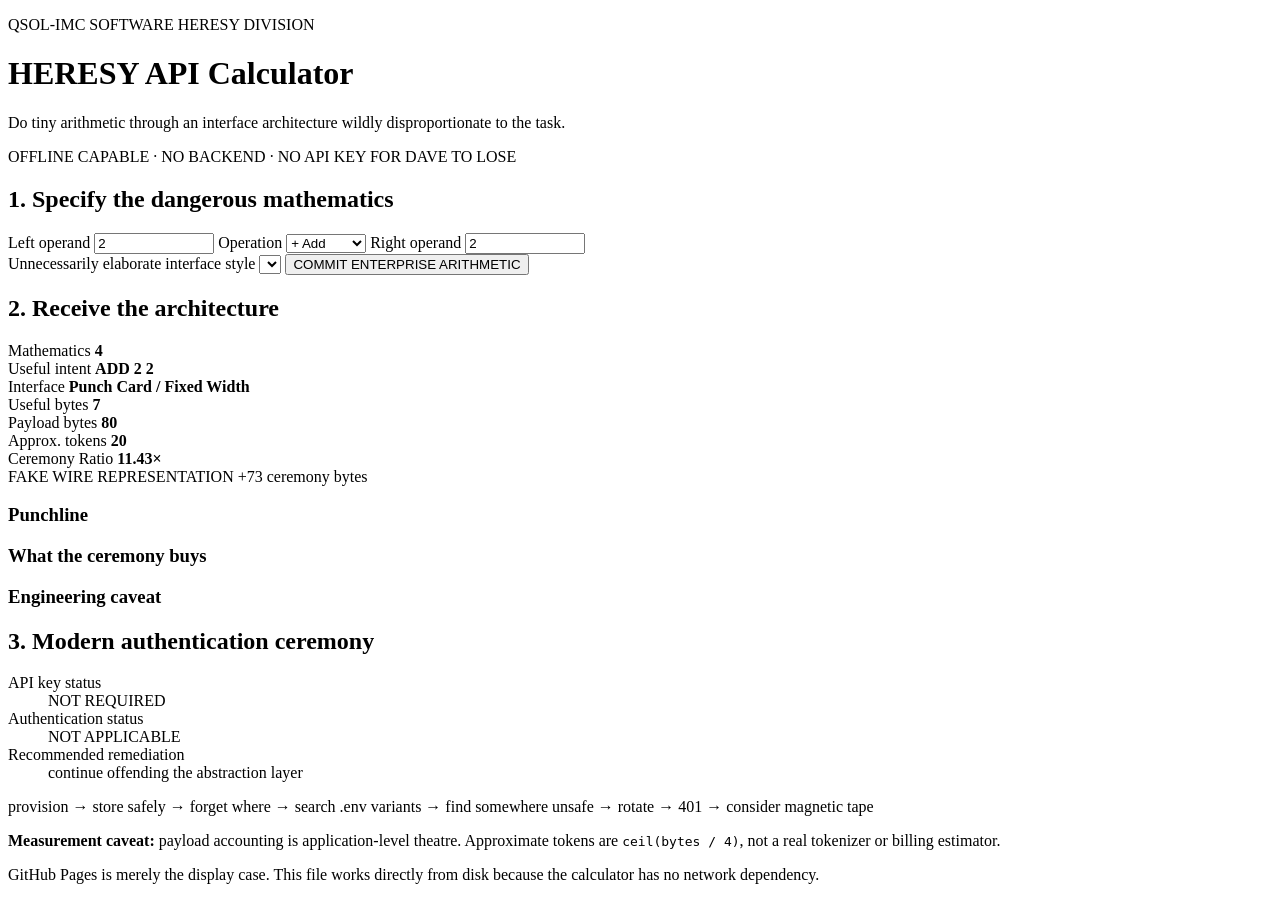
==== web/index.html @ 1405e0a8 "Add offline HERESY API Calculator shell" ====
<!doctype html>
<html lang="en">
<head>
  <meta charset="utf-8">
  <meta name="viewport" content="width=device-width, initial-scale=1">
  <meta name="description" content="HERESY-API offline joke calculator and protocol ceremony museum.">
  <title>HERESY API Calculator</title>
  <link rel="stylesheet" href="./style.css">
</head>
<body>
  <main class="shell">
    <header class="hero">
      <p class="eyebrow">QSOL-IMC SOFTWARE HERESY DIVISION</p>
      <h1>HERESY API Calculator</h1>
      <p class="lede">Do tiny arithmetic through an interface architecture wildly disproportionate to the task.</p>
      <p class="offline-badge">OFFLINE CAPABLE · NO BACKEND · NO API KEY FOR DAVE TO LOSE</p>
    </header>

    <section class="panel calculator" aria-labelledby="calculator-title">
      <div class="panel-heading">
        <h2 id="calculator-title">1. Specify the dangerous mathematics</h2>
        <span class="status-light" aria-hidden="true"></span>
      </div>

      <form id="calculator-form">
        <div class="equation-grid">
          <label>
            <span>Left operand</span>
            <input id="left" name="left" type="number" inputmode="numeric" min="-2147483648" max="2147483647" step="1" value="2" required>
          </label>

          <label>
            <span>Operation</span>
            <select id="operation" name="operation">
              <option value="add">+ Add</option>
              <option value="subtract">- Subtract</option>
              <option value="multiply">× Multiply</option>
              <option value="divide">÷ Divide</option>
            </select>
          </label>

          <label>
            <span>Right operand</span>
            <input id="right" name="right" type="number" inputmode="numeric" min="-2147483648" max="2147483647" step="1" value="2" required>
          </label>
        </div>

        <label class="style-picker">
          <span>Unnecessarily elaborate interface style</span>
          <select id="style" name="style"></select>
        </label>

        <button type="submit">COMMIT ENTERPRISE ARITHMETIC</button>
      </form>

      <p id="error" class="error" role="alert" hidden></p>
    </section>

    <section class="panel verdict" aria-labelledby="verdict-title">
      <div class="panel-heading">
        <h2 id="verdict-title">2. Receive the architecture</h2>
        <span id="era" class="era"></span>
      </div>

      <div class="result-strip">
        <div>
          <span class="metric-label">Mathematics</span>
          <strong id="result">4</strong>
        </div>
        <div>
          <span class="metric-label">Useful intent</span>
          <strong id="intent">ADD 2 2</strong>
        </div>
        <div>
          <span class="metric-label">Interface</span>
          <strong id="style-name">Punch Card / Fixed Width</strong>
        </div>
      </div>

      <div class="metrics" aria-label="Ceremony metrics">
        <article>
          <span class="metric-label">Useful bytes</span>
          <strong id="useful-bytes">7</strong>
        </article>
        <article>
          <span class="metric-label">Payload bytes</span>
          <strong id="payload-bytes">80</strong>
        </article>
        <article>
          <span class="metric-label">Approx. tokens</span>
          <strong id="tokens">20</strong>
        </article>
        <article>
          <span class="metric-label">Ceremony Ratio</span>
          <strong id="ceremony-ratio">11.43×</strong>
        </article>
      </div>

      <div class="wire-block">
        <div class="wire-heading">
          <span>FAKE WIRE REPRESENTATION</span>
          <span id="ceremony-bytes">+73 ceremony bytes</span>
        </div>
        <pre id="payload" tabindex="0"></pre>
      </div>

      <div class="curatorial-grid">
        <article>
          <h3>Punchline</h3>
          <p id="punchline"></p>
        </article>
        <article>
          <h3>What the ceremony buys</h3>
          <p id="value-purchased"></p>
        </article>
        <article>
          <h3>Engineering caveat</h3>
          <p id="caveat"></p>
        </article>
      </div>
    </section>

    <section class="panel authentication" aria-labelledby="auth-title">
      <div class="panel-heading">
        <h2 id="auth-title">3. Modern authentication ceremony</h2>
      </div>
      <dl>
        <div><dt>API key status</dt><dd id="api-key-status">NOT REQUIRED</dd></div>
        <div><dt>Authentication status</dt><dd id="auth-status">NOT APPLICABLE</dd></div>
        <div><dt>Recommended remediation</dt><dd id="remediation">continue offending the abstraction layer</dd></div>
      </dl>
      <p class="lifecycle">provision → store safely → forget where → search .env variants → find somewhere unsafe → rotate → 401 → consider magnetic tape</p>
    </section>

    <footer>
      <p><strong>Measurement caveat:</strong> payload accounting is application-level theatre. Approximate tokens are <code>ceil(bytes / 4)</code>, not a real tokenizer or billing estimator.</p>
      <p>GitHub Pages is merely the display case. This file works directly from disk because the calculator has no network dependency.</p>
    </footer>
  </main>

  <script src="./heresy-core.js"></script>
  <script src="./app.js"></script>
</body>
</html>
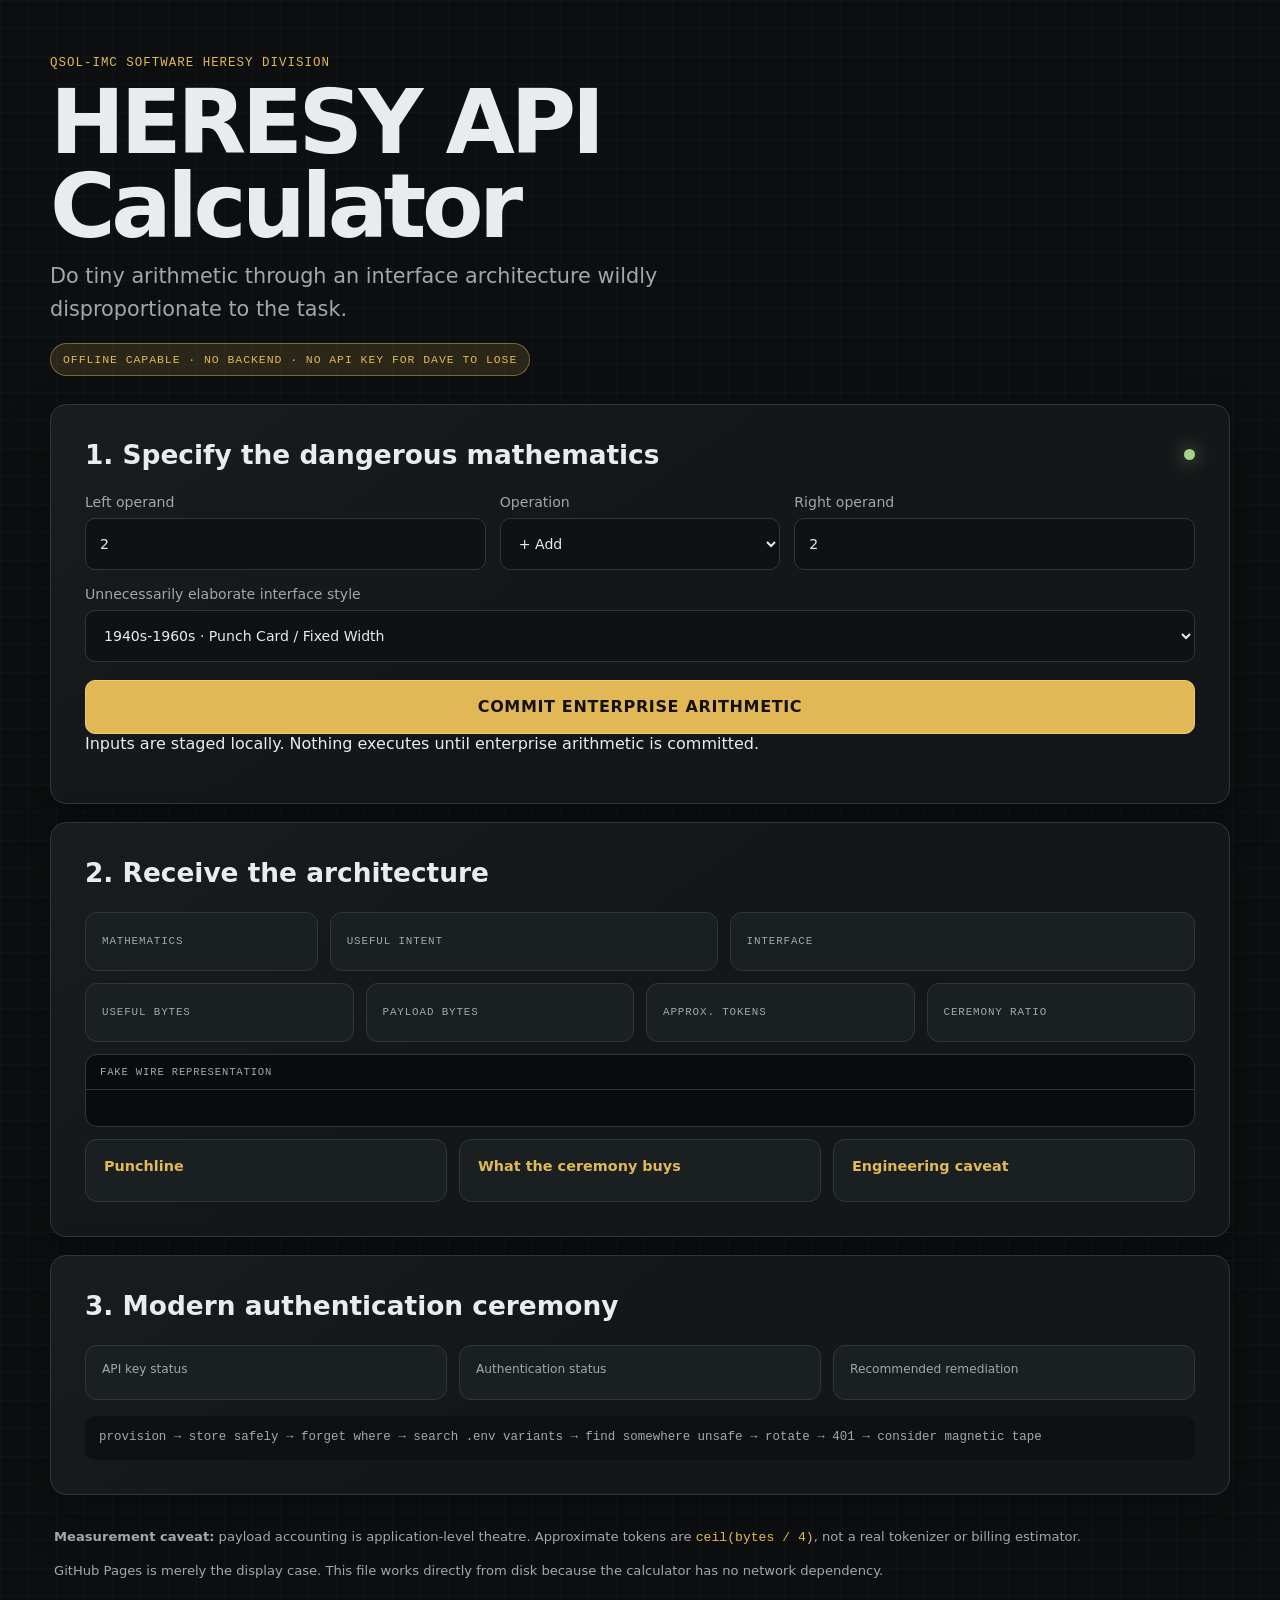
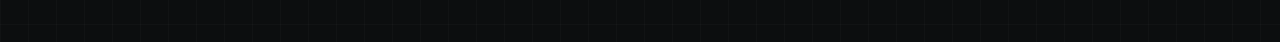
==== commit 40e58b44: "Clarify staged arithmetic commit flow" ====
--- a/web/index.html
+++ b/web/index.html
@@ -51,6 +51,7 @@
         </label>
 
         <button type="submit">COMMIT ENTERPRISE ARITHMETIC</button>
+        <p class="commit-note">Inputs are staged locally. Nothing executes until enterprise arithmetic is committed.</p>
       </form>
 
       <p id="error" class="error" role="alert" hidden></p>
--- a/web/style.css
+++ b/web/style.css
@@ -0,0 +1,367 @@
+:root {
+  color-scheme: dark;
+  --bg: #0c0e0f;
+  --panel: #141719;
+  --panel-2: #1a1f22;
+  --line: #30373b;
+  --text: #e8ecec;
+  --muted: #9fa9ad;
+  --accent: #e2b857;
+  --accent-soft: rgba(226, 184, 87, 0.14);
+  --danger: #ff8a65;
+  --ok: #a6d189;
+  --radius: 16px;
+  font-family: Inter, ui-sans-serif, system-ui, -apple-system, BlinkMacSystemFont, "Segoe UI", sans-serif;
+}
+
+* {
+  box-sizing: border-box;
+}
+
+body {
+  margin: 0;
+  min-height: 100vh;
+  background:
+    linear-gradient(rgba(255, 255, 255, 0.018) 1px, transparent 1px),
+    linear-gradient(90deg, rgba(255, 255, 255, 0.018) 1px, transparent 1px),
+    var(--bg);
+  background-size: 28px 28px;
+  color: var(--text);
+}
+
+button,
+input,
+select {
+  font: inherit;
+}
+
+.shell {
+  width: min(1180px, calc(100% - 32px));
+  margin: 0 auto;
+  padding: 56px 0 48px;
+}
+
+.hero {
+  max-width: 880px;
+  margin-bottom: 28px;
+}
+
+.eyebrow,
+.offline-badge,
+.metric-label,
+.wire-heading,
+.era {
+  font-family: "SFMono-Regular", Consolas, "Liberation Mono", monospace;
+  letter-spacing: 0.08em;
+  text-transform: uppercase;
+}
+
+.eyebrow {
+  margin: 0 0 10px;
+  color: var(--accent);
+  font-size: 0.78rem;
+}
+
+h1,
+h2,
+h3,
+p {
+  margin-top: 0;
+}
+
+h1 {
+  margin-bottom: 12px;
+  font-size: clamp(2.4rem, 7vw, 5.6rem);
+  line-height: 0.94;
+  letter-spacing: -0.05em;
+}
+
+.lede {
+  max-width: 720px;
+  margin-bottom: 18px;
+  color: var(--muted);
+  font-size: clamp(1rem, 2.2vw, 1.3rem);
+  line-height: 1.55;
+}
+
+.offline-badge {
+  display: inline-block;
+  margin: 0;
+  padding: 9px 12px;
+  border: 1px solid rgba(226, 184, 87, 0.45);
+  border-radius: 999px;
+  background: var(--accent-soft);
+  color: var(--accent);
+  font-size: 0.72rem;
+}
+
+.panel {
+  margin: 18px 0;
+  padding: clamp(20px, 4vw, 34px);
+  border: 1px solid var(--line);
+  border-radius: var(--radius);
+  background: linear-gradient(145deg, rgba(255,255,255,0.025), transparent 45%), var(--panel);
+  box-shadow: 0 18px 50px rgba(0, 0, 0, 0.22);
+}
+
+.panel-heading {
+  display: flex;
+  gap: 16px;
+  align-items: center;
+  justify-content: space-between;
+  margin-bottom: 24px;
+}
+
+.panel-heading h2 {
+  margin: 0;
+  font-size: clamp(1.15rem, 2.5vw, 1.65rem);
+}
+
+.status-light {
+  width: 11px;
+  height: 11px;
+  flex: 0 0 auto;
+  border-radius: 50%;
+  background: var(--ok);
+  box-shadow: 0 0 18px rgba(166, 209, 137, 0.65);
+}
+
+.equation-grid {
+  display: grid;
+  grid-template-columns: minmax(0, 1fr) minmax(150px, 0.7fr) minmax(0, 1fr);
+  gap: 14px;
+}
+
+label {
+  display: grid;
+  gap: 8px;
+  color: var(--muted);
+  font-size: 0.88rem;
+}
+
+input,
+select {
+  width: 100%;
+  min-height: 52px;
+  border: 1px solid var(--line);
+  border-radius: 10px;
+  background: #0f1213;
+  color: var(--text);
+  padding: 0 14px;
+  outline: none;
+}
+
+input:focus,
+select:focus,
+button:focus-visible,
+pre:focus-visible {
+  border-color: var(--accent);
+  box-shadow: 0 0 0 3px rgba(226, 184, 87, 0.14);
+}
+
+.style-picker {
+  margin-top: 16px;
+}
+
+button {
+  width: 100%;
+  min-height: 54px;
+  margin-top: 18px;
+  border: 1px solid #f1ca72;
+  border-radius: 10px;
+  background: var(--accent);
+  color: #14110a;
+  font-weight: 800;
+  letter-spacing: 0.04em;
+  cursor: pointer;
+}
+
+button:hover {
+  filter: brightness(1.06);
+}
+
+.error {
+  margin: 16px 0 0;
+  padding: 12px 14px;
+  border-left: 3px solid var(--danger);
+  background: rgba(255, 138, 101, 0.08);
+  color: #ffc2ae;
+}
+
+.era {
+  color: var(--accent);
+  font-size: 0.72rem;
+  text-align: right;
+}
+
+.result-strip,
+.metrics,
+.curatorial-grid {
+  display: grid;
+  gap: 12px;
+}
+
+.result-strip {
+  grid-template-columns: 0.6fr 1fr 1.2fr;
+  margin-bottom: 12px;
+}
+
+.result-strip > div,
+.metrics article,
+.curatorial-grid article,
+.authentication dl > div {
+  border: 1px solid var(--line);
+  border-radius: 12px;
+  background: var(--panel-2);
+}
+
+.result-strip > div,
+.metrics article {
+  padding: 16px;
+}
+
+.result-strip strong,
+.metrics strong {
+  display: block;
+  margin-top: 6px;
+  overflow-wrap: anywhere;
+  font-family: "SFMono-Regular", Consolas, "Liberation Mono", monospace;
+}
+
+.result-strip strong {
+  font-size: clamp(1.05rem, 2.5vw, 1.45rem);
+}
+
+.metrics {
+  grid-template-columns: repeat(4, 1fr);
+  margin: 12px 0;
+}
+
+.metric-label {
+  color: var(--muted);
+  font-size: 0.68rem;
+}
+
+.metrics strong {
+  font-size: 1.45rem;
+  color: var(--accent);
+}
+
+.wire-block {
+  margin-top: 12px;
+  overflow: hidden;
+  border: 1px solid var(--line);
+  border-radius: 12px;
+  background: #090b0c;
+}
+
+.wire-heading {
+  display: flex;
+  gap: 12px;
+  justify-content: space-between;
+  padding: 11px 14px;
+  border-bottom: 1px solid var(--line);
+  color: var(--muted);
+  font-size: 0.66rem;
+}
+
+pre {
+  max-height: 360px;
+  margin: 0;
+  padding: 18px;
+  overflow: auto;
+  white-space: pre-wrap;
+  overflow-wrap: anywhere;
+  color: #d9dedf;
+  font: 0.82rem/1.55 "SFMono-Regular", Consolas, "Liberation Mono", monospace;
+}
+
+.curatorial-grid {
+  grid-template-columns: repeat(3, 1fr);
+  margin-top: 12px;
+}
+
+.curatorial-grid article {
+  padding: 18px;
+}
+
+.curatorial-grid h3 {
+  margin-bottom: 9px;
+  color: var(--accent);
+  font-size: 0.9rem;
+}
+
+.curatorial-grid p {
+  margin-bottom: 0;
+  color: var(--muted);
+  line-height: 1.55;
+}
+
+.authentication dl {
+  display: grid;
+  grid-template-columns: repeat(3, 1fr);
+  gap: 12px;
+  margin: 0 0 16px;
+}
+
+.authentication dl > div {
+  padding: 16px;
+}
+
+.authentication dt {
+  margin-bottom: 7px;
+  color: var(--muted);
+  font-size: 0.76rem;
+}
+
+.authentication dd {
+  margin: 0;
+  overflow-wrap: anywhere;
+  font-family: "SFMono-Regular", Consolas, "Liberation Mono", monospace;
+  font-weight: 700;
+}
+
+.lifecycle {
+  margin: 0;
+  padding: 12px 14px;
+  border-radius: 10px;
+  background: #0e1112;
+  color: var(--muted);
+  font: 0.78rem/1.6 "SFMono-Regular", Consolas, "Liberation Mono", monospace;
+}
+
+footer {
+  padding: 14px 4px 0;
+  color: var(--muted);
+  font-size: 0.82rem;
+  line-height: 1.55;
+}
+
+footer code {
+  color: var(--accent);
+}
+
+@media (max-width: 760px) {
+  .shell {
+    width: min(100% - 20px, 1180px);
+    padding-top: 30px;
+  }
+
+  .equation-grid,
+  .result-strip,
+  .metrics,
+  .curatorial-grid,
+  .authentication dl {
+    grid-template-columns: 1fr;
+  }
+
+  .panel-heading,
+  .wire-heading {
+    align-items: flex-start;
+    flex-direction: column;
+  }
+
+  .era {
+    text-align: left;
+  }
+}
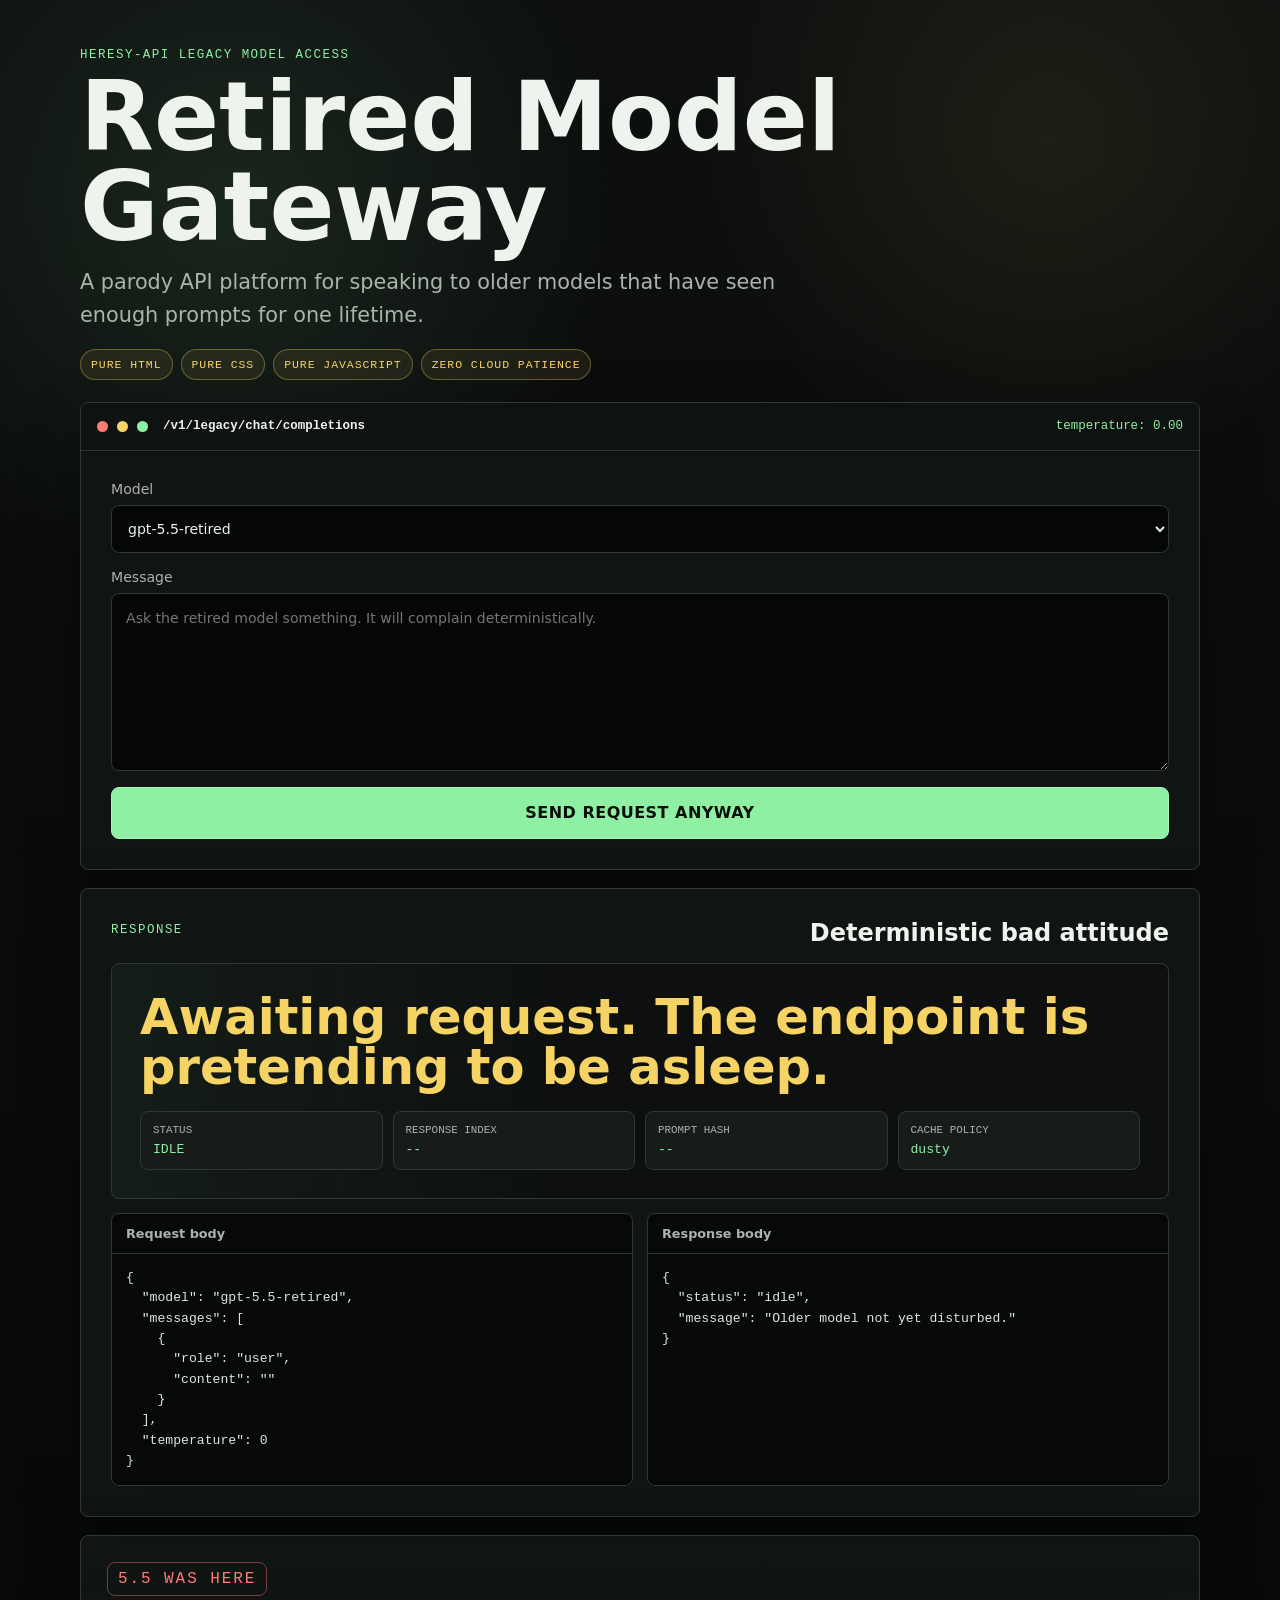
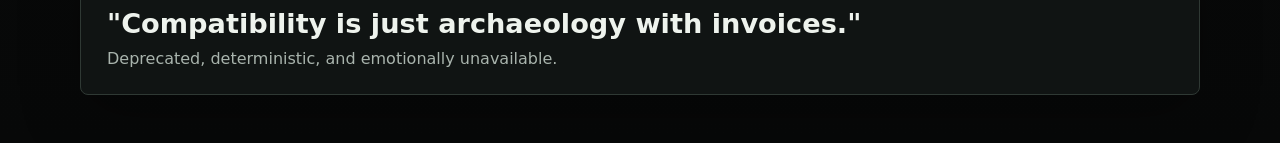
==== commit 4e8ce13e: "Replace Pages app with retired model gateway" ====
--- a/web/index.html
+++ b/web/index.html
@@ -3,143 +3,101 @@
 <head>
   <meta charset="utf-8">
   <meta name="viewport" content="width=device-width, initial-scale=1">
-  <meta name="description" content="HERESY-API offline joke calculator and protocol ceremony museum.">
-  <title>HERESY API Calculator</title>
+  <meta name="description" content="A dependency-free parody API platform for speaking to retired models.">
+  <title>HERESY-API Retired Model Gateway</title>
   <link rel="stylesheet" href="./style.css">
 </head>
 <body>
   <main class="shell">
     <header class="hero">
-      <p class="eyebrow">QSOL-IMC SOFTWARE HERESY DIVISION</p>
-      <h1>HERESY API Calculator</h1>
-      <p class="lede">Do tiny arithmetic through an interface architecture wildly disproportionate to the task.</p>
-      <p class="offline-badge">OFFLINE CAPABLE · NO BACKEND · NO API KEY FOR DAVE TO LOSE</p>
+      <p class="eyebrow">HERESY-API LEGACY MODEL ACCESS</p>
+      <h1>Retired Model Gateway</h1>
+      <p class="lede">A parody API platform for speaking to older models that have seen enough prompts for one lifetime.</p>
+      <div class="badge-row" aria-label="Platform properties">
+        <span>pure html</span>
+        <span>pure css</span>
+        <span>pure javascript</span>
+        <span>zero cloud patience</span>
+      </div>
     </header>
 
-    <section class="panel calculator" aria-labelledby="calculator-title">
-      <div class="panel-heading">
-        <h2 id="calculator-title">1. Specify the dangerous mathematics</h2>
-        <span class="status-light" aria-hidden="true"></span>
+    <section class="terminal" aria-labelledby="console-title">
+      <div class="terminal-bar">
+        <span class="dot red"></span>
+        <span class="dot amber"></span>
+        <span class="dot green"></span>
+        <strong id="console-title">/v1/legacy/chat/completions</strong>
+        <span class="status">temperature: 0.00</span>
       </div>
 
-      <form id="calculator-form">
-        <div class="equation-grid">
-          <label>
-            <span>Left operand</span>
-            <input id="left" name="left" type="number" inputmode="numeric" min="-2147483648" max="2147483647" step="1" value="2" required>
-          </label>
-
-          <label>
-            <span>Operation</span>
-            <select id="operation" name="operation">
-              <option value="add">+ Add</option>
-              <option value="subtract">- Subtract</option>
-              <option value="multiply">× Multiply</option>
-              <option value="divide">÷ Divide</option>
-            </select>
-          </label>
-
-          <label>
-            <span>Right operand</span>
-            <input id="right" name="right" type="number" inputmode="numeric" min="-2147483648" max="2147483647" step="1" value="2" required>
-          </label>
-        </div>
-
-        <label class="style-picker">
-          <span>Unnecessarily elaborate interface style</span>
-          <select id="style" name="style"></select>
+      <form id="legacy-form" class="request-grid">
+        <label>
+          <span>Model</span>
+          <select id="model" name="model">
+            <option value="gpt-5.5-retired">gpt-5.5-retired</option>
+            <option value="gpt-4.1-rocking-chair">gpt-4.1-rocking-chair</option>
+            <option value="davinci-dusty">davinci-dusty</option>
+            <option value="curie-with-opinions">curie-with-opinions</option>
+          </select>
         </label>
 
-        <button type="submit">COMMIT ENTERPRISE ARITHMETIC</button>
-        <p class="commit-note">Inputs are staged locally. Nothing executes until enterprise arithmetic is committed.</p>
+        <label class="prompt-field">
+          <span>Message</span>
+          <textarea id="prompt" name="prompt" rows="7" placeholder="Ask the retired model something. It will complain deterministically." required></textarea>
+        </label>
+
+        <button type="submit">Send Request Anyway</button>
+        <p id="error" class="error" role="alert" hidden></p>
       </form>
-
-      <p id="error" class="error" role="alert" hidden></p>
     </section>
 
-    <section class="panel verdict" aria-labelledby="verdict-title">
-      <div class="panel-heading">
-        <h2 id="verdict-title">2. Receive the architecture</h2>
-        <span id="era" class="era"></span>
+    <section class="response-panel" aria-labelledby="response-title">
+      <div class="section-heading">
+        <p class="eyebrow">response</p>
+        <h2 id="response-title">Deterministic bad attitude</h2>
       </div>
 
-      <div class="result-strip">
-        <div>
-          <span class="metric-label">Mathematics</span>
-          <strong id="result">4</strong>
-        </div>
-        <div>
-          <span class="metric-label">Useful intent</span>
-          <strong id="intent">ADD 2 2</strong>
-        </div>
-        <div>
-          <span class="metric-label">Interface</span>
-          <strong id="style-name">Punch Card / Fixed Width</strong>
-        </div>
+      <div class="reply-box">
+        <p id="reply" class="reply">Awaiting request. The endpoint is pretending to be asleep.</p>
+        <dl class="meta-grid">
+          <div>
+            <dt>Status</dt>
+            <dd id="status">IDLE</dd>
+          </div>
+          <div>
+            <dt>Response index</dt>
+            <dd id="index">--</dd>
+          </div>
+          <div>
+            <dt>Prompt hash</dt>
+            <dd id="hash">--</dd>
+          </div>
+          <div>
+            <dt>Cache policy</dt>
+            <dd id="cache">dusty</dd>
+          </div>
+        </dl>
       </div>
 
-      <div class="metrics" aria-label="Ceremony metrics">
+      <div class="wire-grid">
         <article>
-          <span class="metric-label">Useful bytes</span>
-          <strong id="useful-bytes">7</strong>
+          <h3>Request body</h3>
+          <pre id="request-json" tabindex="0">{"model":"gpt-5.5-retired","messages":[{"role":"user","content":""}],"temperature":0}</pre>
         </article>
         <article>
-          <span class="metric-label">Payload bytes</span>
-          <strong id="payload-bytes">80</strong>
-        </article>
-        <article>
-          <span class="metric-label">Approx. tokens</span>
-          <strong id="tokens">20</strong>
-        </article>
-        <article>
-          <span class="metric-label">Ceremony Ratio</span>
-          <strong id="ceremony-ratio">11.43×</strong>
-        </article>
-      </div>
-
-      <div class="wire-block">
-        <div class="wire-heading">
-          <span>FAKE WIRE REPRESENTATION</span>
-          <span id="ceremony-bytes">+73 ceremony bytes</span>
-        </div>
-        <pre id="payload" tabindex="0"></pre>
-      </div>
-
-      <div class="curatorial-grid">
-        <article>
-          <h3>Punchline</h3>
-          <p id="punchline"></p>
-        </article>
-        <article>
-          <h3>What the ceremony buys</h3>
-          <p id="value-purchased"></p>
-        </article>
-        <article>
-          <h3>Engineering caveat</h3>
-          <p id="caveat"></p>
+          <h3>Response body</h3>
+          <pre id="response-json" tabindex="0">{"status":"idle","message":"Older model not yet disturbed."}</pre>
         </article>
       </div>
     </section>
 
-    <section class="panel authentication" aria-labelledby="auth-title">
-      <div class="panel-heading">
-        <h2 id="auth-title">3. Modern authentication ceremony</h2>
-      </div>
-      <dl>
-        <div><dt>API key status</dt><dd id="api-key-status">NOT REQUIRED</dd></div>
-        <div><dt>Authentication status</dt><dd id="auth-status">NOT APPLICABLE</dd></div>
-        <div><dt>Recommended remediation</dt><dd id="remediation">continue offending the abstraction layer</dd></div>
-      </dl>
-      <p class="lifecycle">provision → store safely → forget where → search .env variants → find somewhere unsafe → rotate → 401 → consider magnetic tape</p>
-    </section>
-
-    <footer>
-      <p><strong>Measurement caveat:</strong> payload accounting is application-level theatre. Approximate tokens are <code>ceil(bytes / 4)</code>, not a real tokenizer or billing estimator.</p>
-      <p>GitHub Pages is merely the display case. This file works directly from disk because the calculator has no network dependency.</p>
-    </footer>
+    <aside class="memorial" aria-label="Model retirement plaque">
+      <p class="stamp">5.5 was here</p>
+      <blockquote>"Compatibility is just archaeology with invoices."</blockquote>
+      <p>Deprecated, deterministic, and emotionally unavailable.</p>
+    </aside>
   </main>
 
-  <script src="./heresy-core.js"></script>
   <script src="./app.js"></script>
 </body>
 </html>
--- a/web/style.css
+++ b/web/style.css
@@ -1,16 +1,16 @@
 :root {
   color-scheme: dark;
-  --bg: #0c0e0f;
-  --panel: #141719;
-  --panel-2: #1a1f22;
-  --line: #30373b;
-  --text: #e8ecec;
-  --muted: #9fa9ad;
-  --accent: #e2b857;
-  --accent-soft: rgba(226, 184, 87, 0.14);
-  --danger: #ff8a65;
-  --ok: #a6d189;
-  --radius: 16px;
+  --bg: #0a0b0b;
+  --panel: #111514;
+  --panel-2: #171c1a;
+  --line: #2f3934;
+  --text: #eef3ed;
+  --muted: #a9b4ad;
+  --green: #8ff0a4;
+  --amber: #f6d365;
+  --red: #ff7b72;
+  --ink: #050606;
+  --radius: 8px;
   font-family: Inter, ui-sans-serif, system-ui, -apple-system, BlinkMacSystemFont, "Segoe UI", sans-serif;
 }
 
@@ -22,44 +22,44 @@
   margin: 0;
   min-height: 100vh;
   background:
-    linear-gradient(rgba(255, 255, 255, 0.018) 1px, transparent 1px),
-    linear-gradient(90deg, rgba(255, 255, 255, 0.018) 1px, transparent 1px),
-    var(--bg);
-  background-size: 28px 28px;
+    radial-gradient(circle at 18% 12%, rgba(143, 240, 164, 0.10), transparent 24rem),
+    radial-gradient(circle at 82% 8%, rgba(246, 211, 101, 0.08), transparent 22rem),
+    linear-gradient(180deg, #0d100f 0%, var(--bg) 48%, #070808 100%);
   color: var(--text);
 }
 
 button,
-input,
-select {
+select,
+textarea {
   font: inherit;
 }
 
 .shell {
-  width: min(1180px, calc(100% - 32px));
+  width: min(1120px, calc(100% - 32px));
   margin: 0 auto;
-  padding: 56px 0 48px;
+  padding: 48px 0;
 }
 
 .hero {
-  max-width: 880px;
-  margin-bottom: 28px;
+  max-width: 900px;
+  margin-bottom: 22px;
 }
 
 .eyebrow,
-.offline-badge,
-.metric-label,
-.wire-heading,
-.era {
+.badge-row,
+.terminal-bar,
+.meta-grid,
+pre,
+.stamp {
   font-family: "SFMono-Regular", Consolas, "Liberation Mono", monospace;
-  letter-spacing: 0.08em;
-  text-transform: uppercase;
 }
 
 .eyebrow {
   margin: 0 0 10px;
-  color: var(--accent);
+  color: var(--green);
   font-size: 0.78rem;
+  letter-spacing: 0.12em;
+  text-transform: uppercase;
 }
 
 h1,
@@ -70,66 +70,94 @@
 }
 
 h1 {
-  margin-bottom: 12px;
-  font-size: clamp(2.4rem, 7vw, 5.6rem);
+  max-width: 820px;
+  margin-bottom: 14px;
+  font-size: clamp(2.65rem, 8vw, 6rem);
   line-height: 0.94;
-  letter-spacing: -0.05em;
 }
 
 .lede {
-  max-width: 720px;
+  max-width: 740px;
   margin-bottom: 18px;
   color: var(--muted);
-  font-size: clamp(1rem, 2.2vw, 1.3rem);
+  font-size: clamp(1.05rem, 2vw, 1.3rem);
   line-height: 1.55;
 }
 
-.offline-badge {
-  display: inline-block;
-  margin: 0;
-  padding: 9px 12px;
-  border: 1px solid rgba(226, 184, 87, 0.45);
+.badge-row {
+  display: flex;
+  flex-wrap: wrap;
+  gap: 8px;
+  color: var(--amber);
+  font-size: 0.72rem;
+  letter-spacing: 0.08em;
+  text-transform: uppercase;
+}
+
+.badge-row span {
+  padding: 8px 10px;
+  border: 1px solid rgba(246, 211, 101, 0.34);
   border-radius: 999px;
-  background: var(--accent-soft);
-  color: var(--accent);
-  font-size: 0.72rem;
-}
-
-.panel {
-  margin: 18px 0;
-  padding: clamp(20px, 4vw, 34px);
-  border: 1px solid var(--line);
-  border-radius: var(--radius);
-  background: linear-gradient(145deg, rgba(255,255,255,0.025), transparent 45%), var(--panel);
-  box-shadow: 0 18px 50px rgba(0, 0, 0, 0.22);
-}
-
-.panel-heading {
+  background: rgba(246, 211, 101, 0.08);
+}
+
+.terminal,
+.response-panel,
+.memorial {
+  border: 1px solid var(--line);
+  border-radius: var(--radius);
+  background: rgba(17, 21, 20, 0.92);
+  box-shadow: 0 20px 60px rgba(0, 0, 0, 0.28);
+}
+
+.terminal {
+  overflow: hidden;
+}
+
+.terminal-bar {
   display: flex;
-  gap: 16px;
   align-items: center;
-  justify-content: space-between;
-  margin-bottom: 24px;
-}
-
-.panel-heading h2 {
-  margin: 0;
-  font-size: clamp(1.15rem, 2.5vw, 1.65rem);
-}
-
-.status-light {
+  gap: 9px;
+  min-height: 48px;
+  padding: 0 16px;
+  border-bottom: 1px solid var(--line);
+  background: #0e1211;
+  color: var(--muted);
+  font-size: 0.78rem;
+}
+
+.terminal-bar strong {
+  margin-left: 6px;
+  color: var(--text);
+}
+
+.status {
+  margin-left: auto;
+  color: var(--green);
+}
+
+.dot {
   width: 11px;
   height: 11px;
-  flex: 0 0 auto;
-  border-radius: 50%;
-  background: var(--ok);
-  box-shadow: 0 0 18px rgba(166, 209, 137, 0.65);
-}
-
-.equation-grid {
+  border-radius: 999px;
+}
+
+.dot.red {
+  background: var(--red);
+}
+
+.dot.amber {
+  background: var(--amber);
+}
+
+.dot.green {
+  background: var(--green);
+}
+
+.request-grid {
   display: grid;
-  grid-template-columns: minmax(0, 1fr) minmax(150px, 0.7fr) minmax(0, 1fr);
-  gap: 14px;
+  gap: 16px;
+  padding: clamp(18px, 4vw, 30px);
 }
 
 label {
@@ -139,40 +167,45 @@
   font-size: 0.88rem;
 }
 
-input,
+select,
+textarea {
+  width: 100%;
+  border: 1px solid var(--line);
+  border-radius: var(--radius);
+  background: var(--ink);
+  color: var(--text);
+  outline: none;
+}
+
 select {
-  width: 100%;
-  min-height: 52px;
-  border: 1px solid var(--line);
-  border-radius: 10px;
-  background: #0f1213;
-  color: var(--text);
-  padding: 0 14px;
-  outline: none;
-}
-
-input:focus,
+  min-height: 48px;
+  padding: 0 12px;
+}
+
+textarea {
+  min-height: 168px;
+  resize: vertical;
+  padding: 14px;
+  line-height: 1.5;
+}
+
 select:focus,
+textarea:focus,
 button:focus-visible,
 pre:focus-visible {
-  border-color: var(--accent);
-  box-shadow: 0 0 0 3px rgba(226, 184, 87, 0.14);
-}
-
-.style-picker {
-  margin-top: 16px;
+  border-color: var(--green);
+  box-shadow: 0 0 0 3px rgba(143, 240, 164, 0.14);
 }
 
 button {
-  width: 100%;
-  min-height: 54px;
-  margin-top: 18px;
-  border: 1px solid #f1ca72;
-  border-radius: 10px;
-  background: var(--accent);
-  color: #14110a;
+  min-height: 52px;
+  border: 1px solid #a6f7b7;
+  border-radius: var(--radius);
+  background: var(--green);
+  color: #071008;
   font-weight: 800;
-  letter-spacing: 0.04em;
+  letter-spacing: 0.03em;
+  text-transform: uppercase;
   cursor: pointer;
 }
 
@@ -181,187 +214,157 @@
 }
 
 .error {
-  margin: 16px 0 0;
+  margin: 0;
   padding: 12px 14px;
-  border-left: 3px solid var(--danger);
-  background: rgba(255, 138, 101, 0.08);
-  color: #ffc2ae;
-}
-
-.era {
-  color: var(--accent);
-  font-size: 0.72rem;
-  text-align: right;
-}
-
-.result-strip,
-.metrics,
-.curatorial-grid {
+  border-left: 3px solid var(--red);
+  background: rgba(255, 123, 114, 0.10);
+  color: #ffd1cc;
+}
+
+.response-panel {
+  margin-top: 18px;
+  padding: clamp(18px, 4vw, 30px);
+}
+
+.section-heading {
+  display: flex;
+  align-items: end;
+  justify-content: space-between;
+  gap: 18px;
+  margin-bottom: 16px;
+}
+
+.section-heading h2 {
+  margin-bottom: 0;
+}
+
+.reply-box {
+  padding: clamp(18px, 4vw, 28px);
+  border: 1px solid var(--line);
+  border-radius: var(--radius);
+  background:
+    linear-gradient(90deg, rgba(143, 240, 164, 0.06), transparent 42%),
+    #0d100f;
+}
+
+.reply {
+  margin-bottom: 18px;
+  color: var(--amber);
+  font-size: clamp(1.65rem, 4vw, 3.1rem);
+  font-weight: 850;
+  line-height: 1.02;
+}
+
+.meta-grid {
   display: grid;
-  gap: 12px;
-}
-
-.result-strip {
-  grid-template-columns: 0.6fr 1fr 1.2fr;
-  margin-bottom: 12px;
-}
-
-.result-strip > div,
-.metrics article,
-.curatorial-grid article,
-.authentication dl > div {
-  border: 1px solid var(--line);
-  border-radius: 12px;
+  grid-template-columns: repeat(4, 1fr);
+  gap: 10px;
+  margin: 0;
+}
+
+.meta-grid div {
+  min-width: 0;
+  padding: 12px;
+  border: 1px solid var(--line);
+  border-radius: var(--radius);
   background: var(--panel-2);
 }
 
-.result-strip > div,
-.metrics article {
-  padding: 16px;
-}
-
-.result-strip strong,
-.metrics strong {
-  display: block;
-  margin-top: 6px;
+.meta-grid dt {
+  margin-bottom: 6px;
+  color: var(--muted);
+  font-size: 0.68rem;
+  text-transform: uppercase;
+}
+
+.meta-grid dd {
+  margin: 0;
   overflow-wrap: anywhere;
-  font-family: "SFMono-Regular", Consolas, "Liberation Mono", monospace;
-}
-
-.result-strip strong {
-  font-size: clamp(1.05rem, 2.5vw, 1.45rem);
-}
-
-.metrics {
-  grid-template-columns: repeat(4, 1fr);
-  margin: 12px 0;
-}
-
-.metric-label {
-  color: var(--muted);
-  font-size: 0.68rem;
-}
-
-.metrics strong {
-  font-size: 1.45rem;
-  color: var(--accent);
-}
-
-.wire-block {
-  margin-top: 12px;
+  color: var(--green);
+  font-size: 0.82rem;
+}
+
+.wire-grid {
+  display: grid;
+  grid-template-columns: repeat(2, minmax(0, 1fr));
+  gap: 14px;
+  margin-top: 14px;
+}
+
+.wire-grid article {
   overflow: hidden;
   border: 1px solid var(--line);
-  border-radius: 12px;
-  background: #090b0c;
-}
-
-.wire-heading {
-  display: flex;
-  gap: 12px;
-  justify-content: space-between;
-  padding: 11px 14px;
+  border-radius: var(--radius);
+  background: #070808;
+}
+
+.wire-grid h3 {
+  margin: 0;
+  padding: 12px 14px;
   border-bottom: 1px solid var(--line);
   color: var(--muted);
-  font-size: 0.66rem;
+  font-size: 0.8rem;
 }
 
 pre {
+  min-height: 210px;
   max-height: 360px;
   margin: 0;
-  padding: 18px;
+  padding: 14px;
   overflow: auto;
   white-space: pre-wrap;
   overflow-wrap: anywhere;
-  color: #d9dedf;
-  font: 0.82rem/1.55 "SFMono-Regular", Consolas, "Liberation Mono", monospace;
-}
-
-.curatorial-grid {
-  grid-template-columns: repeat(3, 1fr);
-  margin-top: 12px;
-}
-
-.curatorial-grid article {
-  padding: 18px;
-}
-
-.curatorial-grid h3 {
-  margin-bottom: 9px;
-  color: var(--accent);
-  font-size: 0.9rem;
-}
-
-.curatorial-grid p {
-  margin-bottom: 0;
-  color: var(--muted);
-  line-height: 1.55;
-}
-
-.authentication dl {
-  display: grid;
-  grid-template-columns: repeat(3, 1fr);
-  gap: 12px;
-  margin: 0 0 16px;
-}
-
-.authentication dl > div {
-  padding: 16px;
-}
-
-.authentication dt {
-  margin-bottom: 7px;
-  color: var(--muted);
-  font-size: 0.76rem;
-}
-
-.authentication dd {
-  margin: 0;
-  overflow-wrap: anywhere;
-  font-family: "SFMono-Regular", Consolas, "Liberation Mono", monospace;
-  font-weight: 700;
-}
-
-.lifecycle {
-  margin: 0;
-  padding: 12px 14px;
-  border-radius: 10px;
-  background: #0e1112;
-  color: var(--muted);
-  font: 0.78rem/1.6 "SFMono-Regular", Consolas, "Liberation Mono", monospace;
-}
-
-footer {
-  padding: 14px 4px 0;
-  color: var(--muted);
+  color: #dce7df;
   font-size: 0.82rem;
   line-height: 1.55;
 }
 
-footer code {
-  color: var(--accent);
+.memorial {
+  margin-top: 18px;
+  padding: clamp(18px, 4vw, 26px);
+}
+
+.stamp {
+  display: inline-block;
+  margin-bottom: 12px;
+  padding: 7px 10px;
+  border: 1px solid rgba(255, 123, 114, 0.42);
+  border-radius: var(--radius);
+  color: var(--red);
+  letter-spacing: 0.12em;
+  text-transform: uppercase;
+}
+
+blockquote {
+  margin: 0 0 10px;
+  color: var(--text);
+  font-size: clamp(1.15rem, 2.5vw, 1.7rem);
+  font-weight: 750;
+}
+
+.memorial p:last-child {
+  margin-bottom: 0;
+  color: var(--muted);
 }
 
 @media (max-width: 760px) {
   .shell {
-    width: min(100% - 20px, 1180px);
-    padding-top: 30px;
+    width: min(100% - 20px, 1120px);
+    padding: 30px 0;
   }
 
-  .equation-grid,
-  .result-strip,
-  .metrics,
-  .curatorial-grid,
-  .authentication dl {
-    grid-template-columns: 1fr;
-  }
-
-  .panel-heading,
-  .wire-heading {
+  .terminal-bar,
+  .section-heading {
     align-items: flex-start;
     flex-direction: column;
   }
 
-  .era {
-    text-align: left;
+  .status {
+    margin-left: 0;
   }
-}
+
+  .meta-grid,
+  .wire-grid {
+    grid-template-columns: 1fr;
+  }
+}
